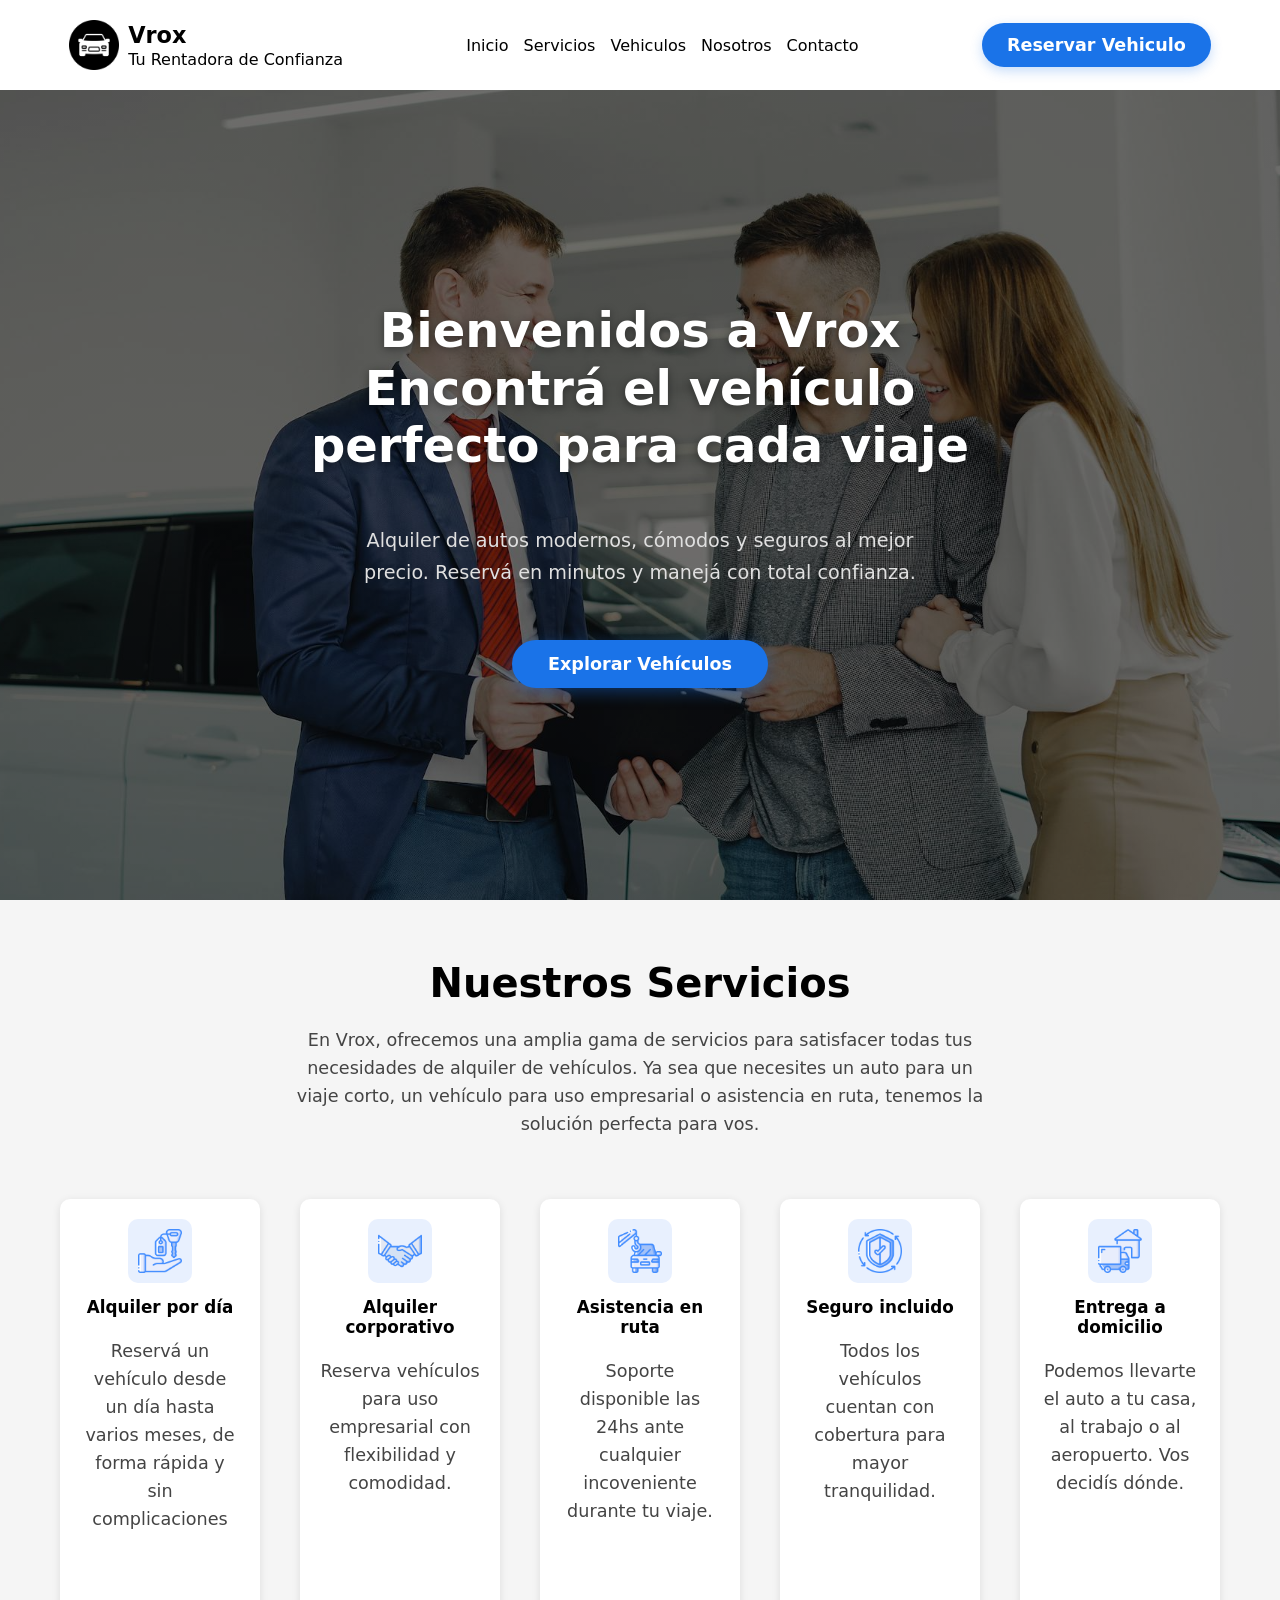
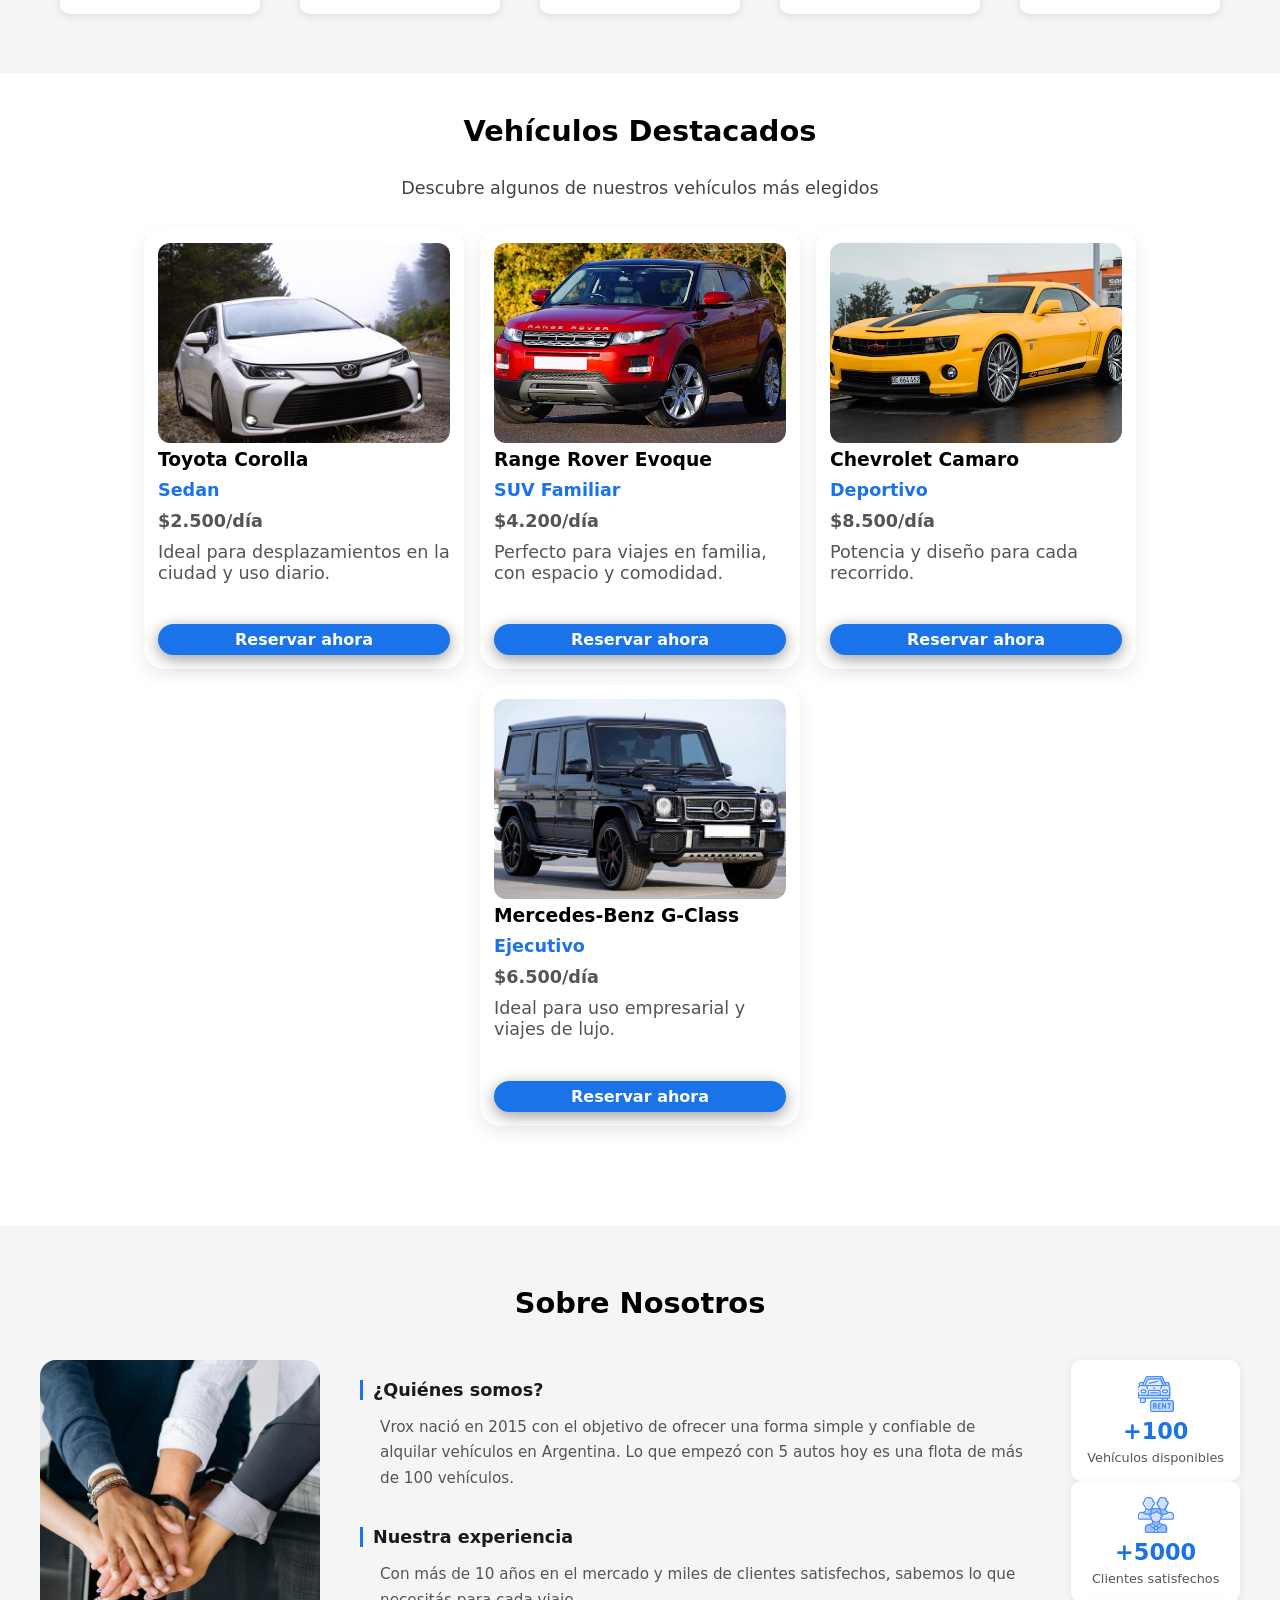
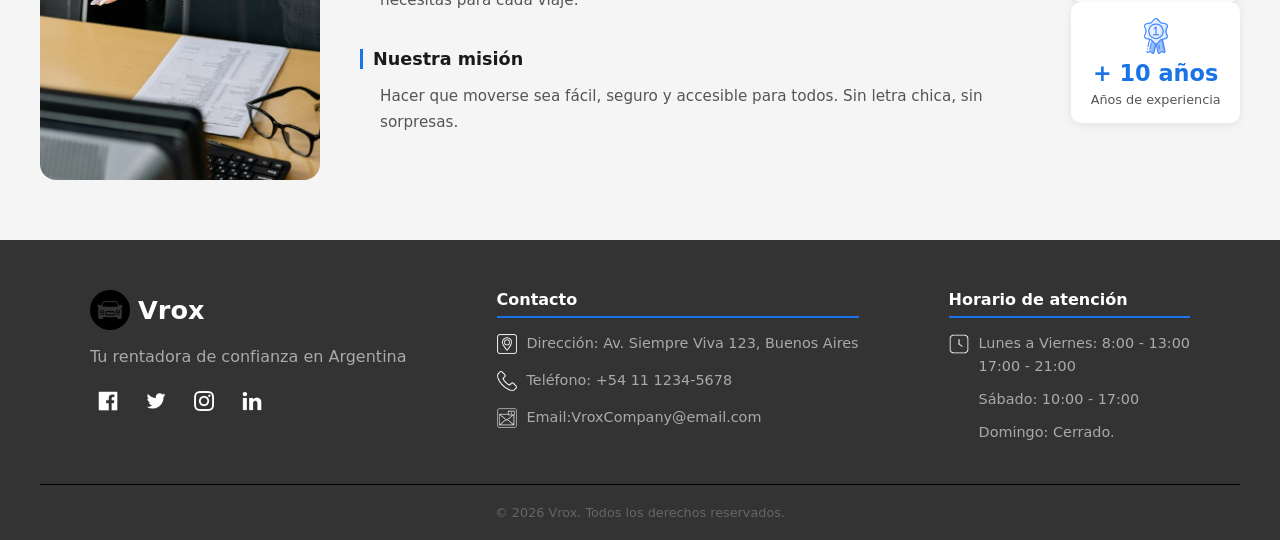
==== Proyecto.alquiler.vehiculos/index.html @ b0e81d3a "primer commit" ====
<!doctype html>
<html lang="es">
  <head>
    <meta charset="UTF-8" />
    <meta name="viewport" content="width=device-width, initial-scale=1.0" />
    <title>Vrox</title>
    <link rel="stylesheet" href="es.css" />
      <link rel="shortcut icon" href="./public/coche.png" type="image/png">
  </head>
  <body>
    <header>

      <a href="#" class="logo">
        <img src="./public/coche.png" alt="Logo de Vrox" />
        <div class="logo-text">
          <h2 class="titulo">Vrox</h2>
          <p class="subtitulo">Tu Rentadora de Confianza</p>
        </div>
      </a>

      <nav>
        <a href="hero" class="nav-link">Inicio</a>
        <a href="nuestros-servicios" class="nav-link">Servicios</a>
        <a href="nuestros-vehiculos" class="nav-link">Vehiculos</a>
        <a href="nosotros" class="nav-link">Nosotros</a>
        <a href="contacto" class="nav-link">Contacto</a>
      </nav>

      <a href="Reservas.html" class="boton-reserva">Reservar Vehiculo</a>
    </header>
<main>
  <section id="main-content">
  <section id="hero">
      <h1>Bienvenidos a Vrox <br>Encontrá el vehículo perfecto para cada viaje</h1>
      <p>Alquiler de autos modernos, cómodos y seguros al mejor precio. Reservá en minutos y manejá con total confianza.</p>
      <button>Explorar Vehículos</button>
    </section>

    <section id="nuestros-servicios">
      <h2>Nuestros Servicios</h2>
      <p>En Vrox, ofrecemos una amplia gama de servicios para satisfacer todas tus necesidades de alquiler de vehículos. Ya sea que necesites un auto para un viaje corto, un vehículo para uso empresarial o asistencia en ruta, tenemos la solución perfecta para vos.</p>

      <div class="servicios-container">
        <div class="servicio">
          <img src="./public/icono.alquiler.png" alt="Servicio de Alquiler por día" class="servicio-icono"/>
          <h3>Alquiler por día</h3>
          <p>Reservá un vehículo desde un día hasta varios meses, de forma rápida y sin complicaciones</p>
        </div>
        <div class="servicio">
          <img src="./public/icono.corporativo.png" alt="Servicio de Alquiler corporativo" class="servicio-icono"/>
          <h3>Alquiler corporativo</h3>
          <p>Reserva vehículos para uso empresarial con flexibilidad y comodidad.</p>
        </div>
        <div class="servicio">
          <img src="./public/icono.ruta.png" alt="Servicio de Asistencia en ruta" class="servicio-icono"/>
          <h3>Asistencia en ruta</h3>
          <p>Soporte disponible las 24hs ante cualquier incoveniente durante tu viaje.</p>
        </div>
          <div class="servicio">
            <img src="./public/icono.seguro.png" alt="Servicio de Seguro incluido" class="servicio-icono"/>
            <h3>Seguro incluido</h3>
            <p>Todos los vehículos cuentan con cobertura para mayor tranquilidad.</p>
          </div>
          <div class="servicio">
            <img src="./public/icono.envio.domicilio.png" alt="Servicio de Entrega a domicilio" class="servicio-icono"/>
            <h3>Entrega a domicilio</h3>
            <p>Podemos llevarte el auto a tu casa, al trabajo o al aeropuerto. Vos decidís dónde.</p>
          </div>
      </div>


  </section>

  <section id="nuestros-vehiculos">
    <h2>Vehículos Destacados</h2>
    <p>Descubre algunos de nuestros vehículos más elegidos</p>

    <div class="vehiculos-container">
      <article class="vehiculo">
        <img src="./public/Toyota.Corolla.jpg" alt="Toyota Corolla" class="vehiculo-imagen"/>
        <h3>Toyota Corolla</h3>
        <p class="tipo">Sedan</p>
        <p class="precio">$2.500/día</p>
        <p>Ideal para desplazamientos en la ciudad y uso diario.</p>
        <button>Reservar ahora</button>
      </article>
      <article class="vehiculo">
        <img src="./public/Suv.familiar.jpg" alt="SUV familiar" class="vehiculo-imagen"/>
        <h3>Range Rover Evoque</h3>
        <p class="tipo">SUV Familiar</p>
        <p class="precio">$4.200/día</p>
        <p>Perfecto para viajes en familia, con espacio y comodidad.</p>
        <button>Reservar ahora</button>
      </article>
      <article class="vehiculo">
        <img src="./public/Deportivo.jpg" alt="Auto deportivo" class="vehiculo-imagen"/>
        <h3>Chevrolet Camaro</h3>
        <p class="tipo">Deportivo</p>
        <p class="precio">$8.500/día</p>
        <p>Potencia y diseño para cada recorrido.</p>
       <button>Reservar ahora</button>
      </article>
      <article class="vehiculo">
        <img src="./public/Suv.premium.jpg" alt="Auto ejecutivo" class="vehiculo-imagen"/>
        <h3>Mercedes-Benz G-Class</h3>
        <p class="tipo">Ejecutivo</p>
        <p class="precio">$6.500/día</p>
        <p>Ideal para uso empresarial y viajes de lujo.</p>
        <button>Reservar ahora</button>
      </article>
    </div>
  </section>

  <section id="nosotros">
  <h2>Sobre Nosotros</h2>

  <div class="nosotros-container">

    <img src="./public/Sobre.nosotros.1.jpg" alt="Equipo de Vrox" class="nosotros-img"/>

    <div class="nosotros-texto">

      <h3>¿Quiénes somos?</h3>
      <p>Vrox nació en 2015 con el objetivo de ofrecer una forma simple y confiable de alquilar vehículos en Argentina. Lo que empezó con 5 autos hoy es una flota de más de 100 vehículos.</p>

      <h3>Nuestra experiencia</h3>
      <p>Con más de 10 años en el mercado y miles de clientes satisfechos, sabemos lo que necesitás para cada viaje.</p>

      <h3>Nuestra misión</h3>
      <p>Hacer que moverse sea fácil, seguro y accesible para todos. Sin letra chica, sin sorpresas.</p>
       </div>
      
      <div class="nosotros-stats">
      <div class="stat">
        <img src="./public/icono.coches.png" alt="Icono de vehículos" class="stat-icono"/>
      <h3>+100</h3>
      <p>Vehículos disponibles</p>
      </div>
  
      <div class="stat">
        <img src="./public/personas.png" alt="Icono de clientes" class="stat-icono"/>
      <h3>+5000</h3>
      <p>Clientes satisfechos</p>
      </div>

      <div class="stat">
        <img src="./public/medalla.png" alt="Icono de años" class="stat-icono"/>
        <h3>+ 10 años</h3>
        <p>Años de experiencia</p>
      </div>
      </div>
  </div>
</section>
</main>

<footer>
  <div class="footer-container">
    <div class="footer-col">
      <div class="footer-logo">
      <img src="./public/coche.png" alt="Logo de Vrox" class="footer-logo-img"/>
      <h3>Vrox</h3>
    </div>
    <p>Tu rentadora de confianza en Argentina</p>

    <div class="footer-redes">
      <a href="#"><img src="./public/facebook.png" alt="Facebook" /></a>
      <a href="#"><img src="./public/twitter.png" alt="Twitter" /></a>
      <a href="#"><img src="./public/instagram.png" alt="Instagram" /></a>
      <a href="#"><img src="./public/linkedin.png" alt="LinkedIn" /></a>
    </div>
  </div>

  <div class="footer-col">
   <h4>Contacto</h4>

   <div class="footer-items">
   <img src="./public/ubicacion.png" alt="Icono de ubicación"/>
    <p>Dirección: Av. Siempre Viva 123, Buenos Aires</p>
  </div>

    <div class="footer-items">
      <img src="./public/telefono.png" alt="Icono de teléfono"/>
    <p>Teléfono: +54 11 1234-5678</p>
  </div>

  <div class="footer-items">
    <img src="./public/correo.electronico.png" alt="Icono de email"/>
    <p>Email:VroxCompany@email.com</p>
  </div>
  </div>

  <div class="footer-col">
    <h4>Horario de atención</h4>
   
    <div class="footer-items">
      <img src="./public/hora.png" alt="Horarios"/>
      <div>
      <p>Lunes a Viernes: 8:00 - 13:00 <br>17:00 - 21:00</p>
      <p>Sábado: 10:00 - 17:00</p>
      <p>Domingo: Cerrado.</p>
      </div>
      </div>
    </div>

  </div>

    <div class="footer-bottom">
    <p>© 2026 Vrox. Todos los derechos reservados.</p>
    </div>

</footer>

  </section>
  
  </body>
</html>
---- Proyecto.alquiler.vehiculos/es.css ----
*{
    padding: 0;
    margin: 0;
    box-sizing: border-box;
    font-family: system-ui, -apple-system, BlinkMacSystemFont, 'Segoe UI', Roboto, Oxygen, Ubuntu, Cantarell, 'Open Sans', 'Helvetica Neue', sans-serif;
}

body {
    background-color: white;
    padding-top:90px;
}

header{
    background-color: white;
    display: flex;
    justify-content: space-around;
    align-items: center;
    flex-wrap: wrap;
    padding: 15px;
    gap: 15px;
    min-height: 90px;

    position:fixed;
    top: 0;
    left: 0;
    right: 0;
    z-index:100;
}

.logo{
    display: flex;
    align-items: center;
    gap: 4px;
    text-decoration: none;
}

.logo-text{
    display: flex;
    flex-direction: column;
    justify-content: center;
    gap: 2px;
}

.logo img{
    height: 50px;
    margin-right: 5px;

}


.logo .titulo{
    font-size: 1.4rem;
    color: black;
    margin: 0;
}

.subtitulo{
    margin: 0;
    font-size: 0.95rem;
    color: #ddd;
}
.texto-logo{
    display: flex;
    flex-direction: column;
}

.subtitulo{
    font-size: 1.0rem;
    color: black;
}

nav{
    display: flex;
    gap: 15px;
    flex-wrap: wrap;
    justify-content: center;
}

nav a{
    text-decoration: none;
    color:black;
}

nav a:hover{
    color: #ffd700;
}

.boton-reserva{
    background-color: #1a73e8;
    border: none;
    color: white;
    text-decoration: none;
    padding: 12px 25px;
    font-size: 1.1rem;
    font-weight: 700;
    border-radius: 999px;
    box-shadow: 0 4px 12px rgba(26, 115, 232, 0.25);
}

.boton-reserva:hover{
    background-color: #1558b0;
}



/*HERO SECTION */
#hero {
  /*crea un degradado entre colores*/
    background-image: linear-gradient(
        rgba(0, 0, 0, 0.55),
        rgba(0, 0, 0, 0.55)
    /*El degradado está antes de la url para que quede sobre la imagen*/
    ), url('./public/hero-banner.jpg');
    background-size: cover;  /*para cubrir todo el elemento*/
    background-position: center; /*para centrar la imagen*/
    background-repeat: no-repeat;/*para evitar que se repita*/


    display: flex;
    flex-direction: column;
    align-items: center;
    justify-content: center;
    text-align: center;
    min-height: 90vh;
    padding: 40px 20px;
    gap: 30px;
}

#hero h1 {
    font-size: 3rem;
    font-weight: 800;
    color: #ffffff;
    line-height: 1.2;
    max-width: 750px;
    text-shadow: 0 2px 8px rgba(0, 0, 0, 0.4);
}

#hero p {
    margin-top: 20px;
    font-size: 1.2rem;
    color: #e0e0e0;
    max-width: 560px;
    line-height: 1.7;
}

#hero button {
    margin-top:20px;
    background-color: #1a73e8;
    color: white;
    border: none;
    padding: 14px 36px;
    font-size: 1.1rem;
    font-weight: 700;
    border-radius: 999px;
    cursor: pointer;
    box-shadow: 0 4px 16px rgba(26, 115, 232, 0.4);
}

#hero button:hover {
    background-color: #1558b0;
}



#nuestros-servicios{
    padding:60px 20px;
    text-align: center;
    background-color: whitesmoke;
}

#nuestros-servicios h2{
    font-size: 2.5rem;
    margin-bottom: 10px;
}

#nuestros-servicios p{
    margin-left: auto;
    margin-top:20px;
    margin-bottom: 60px;
    margin-right: auto;
    max-width: 700px;
    line-height: 1.6;
    color: #444;
    font-size: 1.10rem;
}

#servicios{
    padding: 40px 20px;
    background-color: white;
}

#servicios h2{
    font-size: 1.8rem;
    margin-bottom: 30px;
}

.servicios-container{
    display:flex;
    flex-wrap: wrap;
    gap:40px;
    justify-content: center;
    align-items: stretch;
}

.servicio{
    background-color: white;
    border-radius:10px;
    padding:20px;
    width: 200px;
    box-shadow: 0 2px 8px rgba(0, 0, 0, 0.1);
    /* Hace que el movimiento y el cambio de sombra sean suaves en 180ms */
    transition: transform 180ms ease, box-shadow 180ms ease;
}

/* Aplica el mismo efecto cuando el cursor pasa por encima o cuando se toca la tarjeta */
.servicio:hover,
.servicio:active {
    transform: translateY(-9px);
    box-shadow: 0 10px 20px rgba(0, 0, 0, 0.15);
}

.servicio-icono{
    /* Iconos de servicio agrandados para mejor visibilidad */
    width:64px;
    height:64px;
    padding: 10px;
    background-color: #e8f0fe;
    border-radius:10px;
}


.servicio h3{
    font-size: 1.05rem;
    margin-top: 10px;
    margin-bottom: 8px;
}

.servicio p{
    font-size: 1rem;
    color: #444;
    line-height: 1.5;
}




#nuestros-vehiculos{
    margin: 60px auto;
    max-width: 100%;
    padding: 40px 40px;
    margin-top: 0;
}

#nuestros-vehiculos h2{
    font-size: 1.8rem;
    margin-bottom: 10px;
    text-align: center;
}

#nuestros-vehiculos p{
    margin-top: 10px;
    font-size: 1.1rem;
    line-height: 1.2;
}

#nuestros-vehiculos >p{
    margin-top: 30px;
     margin-bottom: 30px;
     text-align: center;
       color: #444;
}

.vehiculos-container{
    display: flex;
    flex-wrap: wrap;
    justify-content: center;
    gap: 16px;
    padding: 0px 16px;
}

.vehiculo{
    flex:1 1 300px;
    max-width: 320px;
    min-width: 200px;
    border-radius: 20px;
    padding: 14px;
    height: auto;
    box-shadow: 0 6px 18px rgba(0,0,0,0.08);
    transition: transform 180ms ease, box-shadow 180ms ease;
    text-align:left;
    background-color: white;
}


.vehiculo-imagen{
    width: 100%;
    height: 200px;
    object-fit: cover;
    border-radius: 12px;
    margin-bottom: 2px;
}

.vehiculo .tipo{
    font-weight: 600;
    color: #1a73e8;
    margin: 2px 0 1px;
}

.vehiculo .precio{
    color: #555;
    font-weight: 700;
    margin: 1px 0 3px;
}

.vehiculo p{
    color: #555;
    font-size: 0.95rem;
    line-height: 1.2;
    margin-top: 20px;
    margin-bottom: 20px;
}

/* Botón dentro de la tarjeta de vehículo */
.vehiculo button{
    margin-top: 20px;
    background-color: #1a73e8;
    color: white;
    border: none;
    padding: 6px 12px;
    font-size: 1rem;
    font-weight: 600;
    border-radius: 600px;
    cursor: pointer;
    width: 100%;
    box-shadow: 0 4px 16px rgba(5, 5, 5, 0.4);
}

.vehiculo button:hover{
    transform: translateY(-3px);
    box-shadow: 0 10px 20px rgba(0,0,0,0.08);
}






#nosotros {
    padding: 60px 40px;
    background-color: whitesmoke;
}

#nosotros h2 {
    font-size: 1.8rem;
    text-align: center;
    margin-bottom: 40px;
}

.nosotros-container {
    display: flex;
    gap: 40px;
    align-items: flex-start;
    max-width: 1200px;
    margin: 0 auto;
}

.nosotros-img {
    width: 280px;
    height: 420px;
    border-radius: 16px;
    object-fit: cover;
    flex-shrink: 0;
    margin: 0;
    padding: 0;
}

.nosotros-texto {
    display: flex;
    flex: 1;
    flex-direction: column;
    gap: 15px;
}

.nosotros-texto h3 {
    font-size: 1.1rem;
    color: #1a1a1a;
    padding-left: 10px;
    border-left: 3px solid #1a73e8;
    margin-top: 20px;
}

.nosotros-texto p {
    font-size: 0.95rem;
    color: #555;
    line-height: 1.7;
    margin-left: 20px;
}

.Nosotros-stats {
    display: flex;
    flex-direction: column;
    gap: 20px;
    flex-shrink: 0;
    width: 200px;
    margin-top: 0;
    padding-left: 20px;
}

.stat{
    background-color: white;
    border-radius: 10px;
    padding: 16px;
    text-align: center;
    box-shadow: 0 2px 8px rgba(0,0,0,0.08);
    display: flex;
    flex-direction: column;
    align-items: center;
    gap: 6px;
}

.stat-icono{
    width: 36px;
    height: 36px;
}

.stat h3{
    font-size: 1.4rem;
    color: #1a73e8;
    margin:0;
    border-left: none;/*no toma el estilo del h3 anterior*/
    padding-left: 0;
}

.stat p{
    font-size: 0.8rem;
    color: #555;
    margin:0;
}


footer{
    background-color: #333;
    color:white;
    padding: 50px 40px 20px;
}

.footer-container{
    display: flex;
    flex-wrap: wrap;
    gap:60px;
    max-width: 1100px;
    margin: 0 auto;
    justify-content: space-between;
}


.footer-col{
    display: flex;
    flex-direction: column;
    gap:14px;
    min-width: 200px;
}


.footer-logo{
    display: flex;
    align-items: center;
    gap:8px;
}

.footer-logo-img{
    width: 40px;
    height: 40px;
}

.footer-logo h3{
    font-size: 1.6rem;
    font-weight: 700;
    color:white;
    border-left: none; /*no toma el estilo del h3 de nosotros*/
    padding-left: 0;
}

.footer-col >p{
    font-size: 1rem;
    color: #aaa;
    line-height: 1.6;
}

/*Titulo de cada columna*/
.footer-col h4{
    font-size: 1rem;
    color:white;
    letter-spacing: normal;
    text-transform:none;
    border-bottom: 2px solid #1a73e8;
    padding-bottom: 7px;
}

/*cada item de icono*/
.footer-items{
    display: flex;
    gap:10px;
    align-items: flex-start;
}

.footer-items div{
    display: flex;
    flex-direction: column;
    gap: 10px;
}
.footer-items img{
    width: 20px;
    height: 20px;
    filter: invert(1); /*iconos en blanco*/
    flex-shrink: 0;
    margin-top: 2px;
}

.footer-items p{
    font-size: 0.9rem;
    color: #aaa;
    margin:0;
    line-height: 1.6;
}

.footer-redes{
    display: flex;
    gap:12px;
}

.footer-redes a{
    background-color: #333;
    border-radius: 8px;
    padding: 8px;
    display: flex;
    align-items: center;
    justify-content: center;
    transition: background-color 0.2s;
}

.footer-redes a:hover{
    background-color: #1a73e8;
}

.footer-redes img{
    width:20px;
    height:20px;
    filter: invert(1);
}

/*linea y copyritgh*/
.footer-bottom{
text-align: center;
margin-top: 40px;
padding-top: 20px;
border-top: 1px solid black;
}

.footer-bottom p{
    font-size: 0.8rem;
    color: #666;
}


@media (max-width: 900px) {
    .vehiculo {
         flex: 1 1 45%; max-width: 48%;
        }
    #hero h1 {
        font-size: 2rem;
     }
    .nosotros-container {
        flex-direction: column;
    }
    .nosotros-img { 
        width: 100%; height: 260px; 
    }
    .nosotros-stats {
        flex-direction: row;
        flex-wrap: wrap;
        justify-content: center;
        width: 100%;
        padding-left: 0;
    }
    .stat {
        flex: 1 1 140px;
        min-width: 120px;
     }
}



@media (max-width: 560px) {
    body{
        padding-top: 220px;
    }

    header {
        flex-direction: column;
        align-items: flex-start;
         padding: 10px 15px;
         }
    .logo {
        gap: 2px;
     }
    nav {
         width: 100%;
         flex-direction: column;
         gap: 10px;
          align-items:stretch;
         }
    nav a {
        text-align: center;
         width: 100%;
         }
    .boton-reserva {
        width: 100%;
         text-align: center;
        }


    #hero {
         min-height: 70vh;
         padding: 30px 16px;
        }
    #hero h1 {
        font-size: 1.4rem;
    }


    .servicio {
        width: 100%;
     }


    .vehiculo {
        flex: 1 1 100%;
        max-width: 100%;
     }
    .vehiculo-imagen {
        height: 140px;
    }
    .vehiculo p {
         font-size: 0.95rem;
         line-height: 1.2;
         }
    .vehiculo button {
        width: 100%;
        padding: 10px;
    }


    .nosotros-container {
         flex-direction: column;
         }
    .nosotros-img {
         width: 100%;
          height: 220px;
        }
    .nosotros-stats {
        flex-direction: row;
        flex-wrap: wrap;
        width: 100%;
        justify-content: center;
        gap: 12px;
        padding-left: 0;
    }
    .stat {
         flex: 1 1 120px;
         min-width: 100px;
        }


    footer {
        padding: 30px 16px 20px;
     }

    .footer-container {
        flex-direction: column;
        gap: 24px;
    }
}


@media (max-width: 320px) {
    header {
        padding: 10px;
    }
    .logo img {
         height: 36px;
    }
    .logo .titulo {
        font-size: 1rem;
    }
    #hero h1 {
        font-size: 1.2rem;
    }
    #hero p {
        font-size: 0.9rem;
    }
    .vehiculo-imagen {
        height: 100px;
    }
    .servicio {
        padding: 14px;
     }
    .stat {
        flex: 1 1 80px;
        min-width: 80px;
    }
    body {
        font-size: 14px;
    }
}
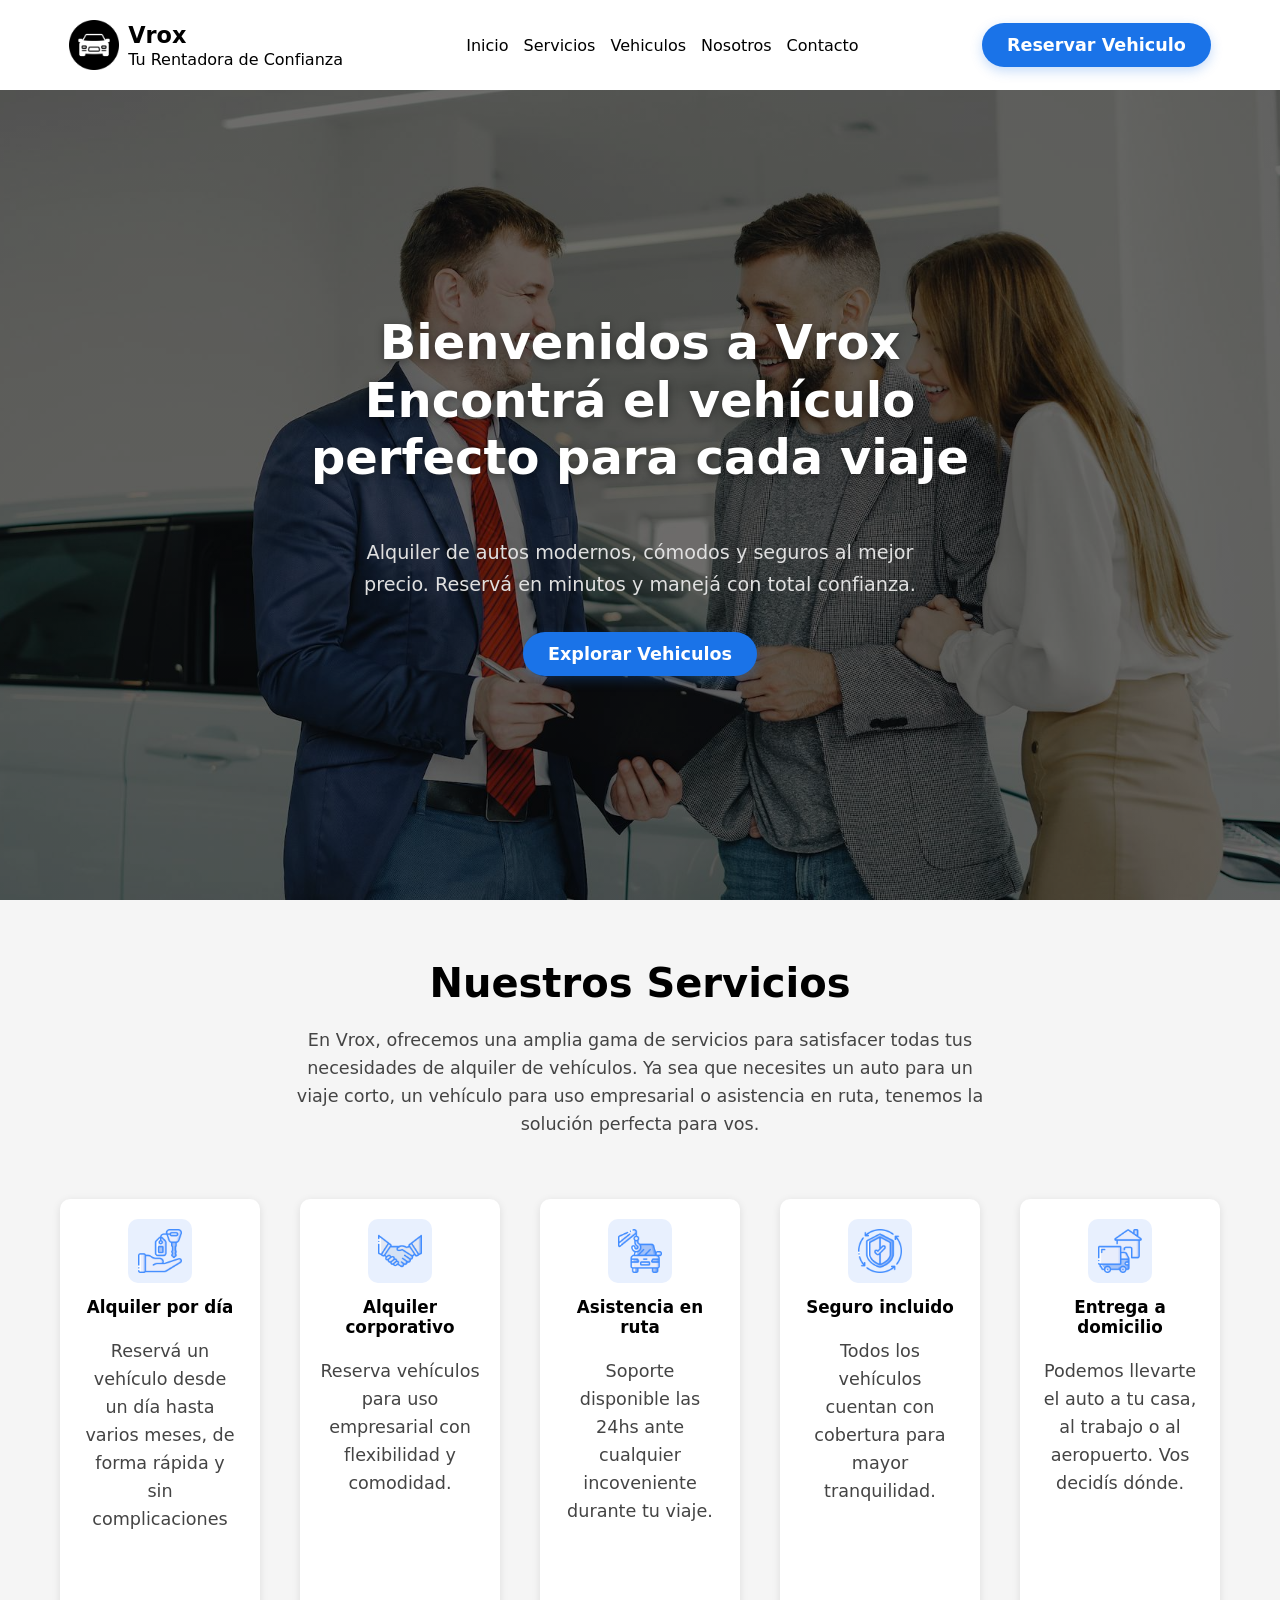
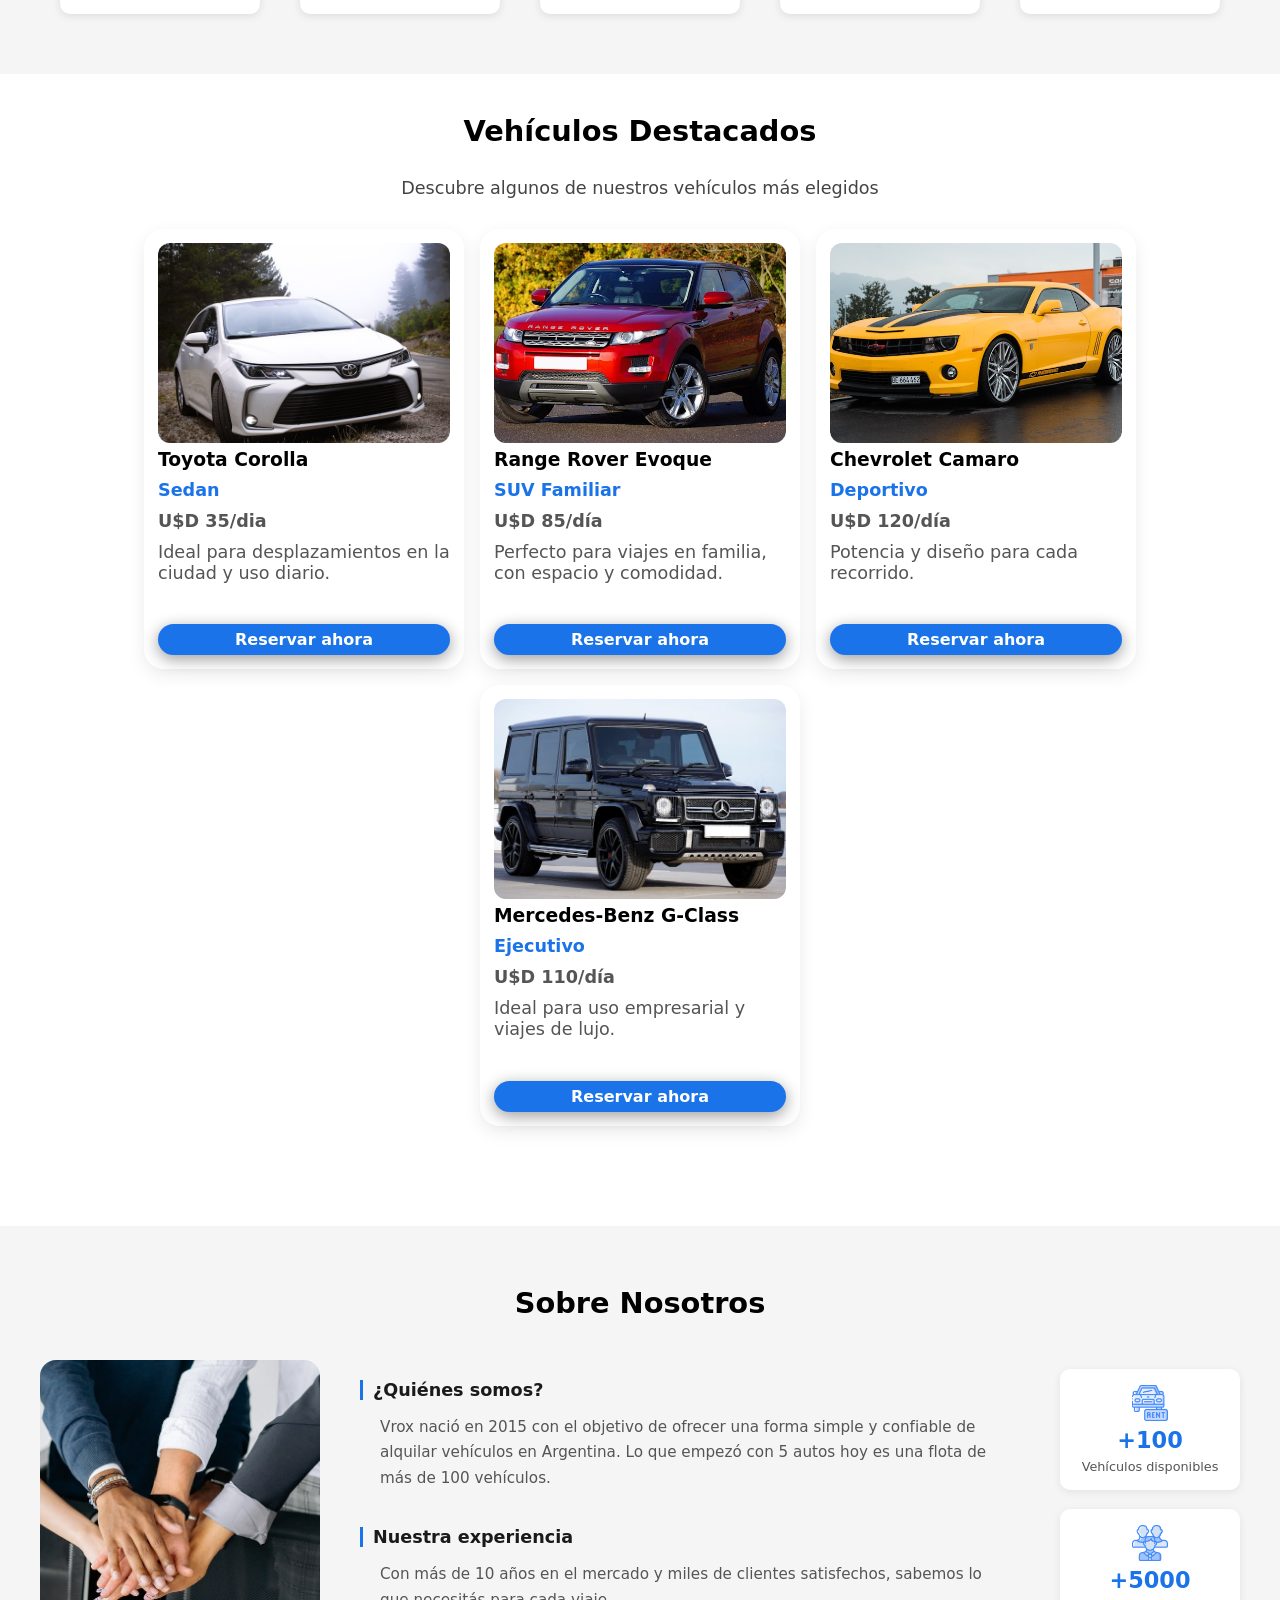
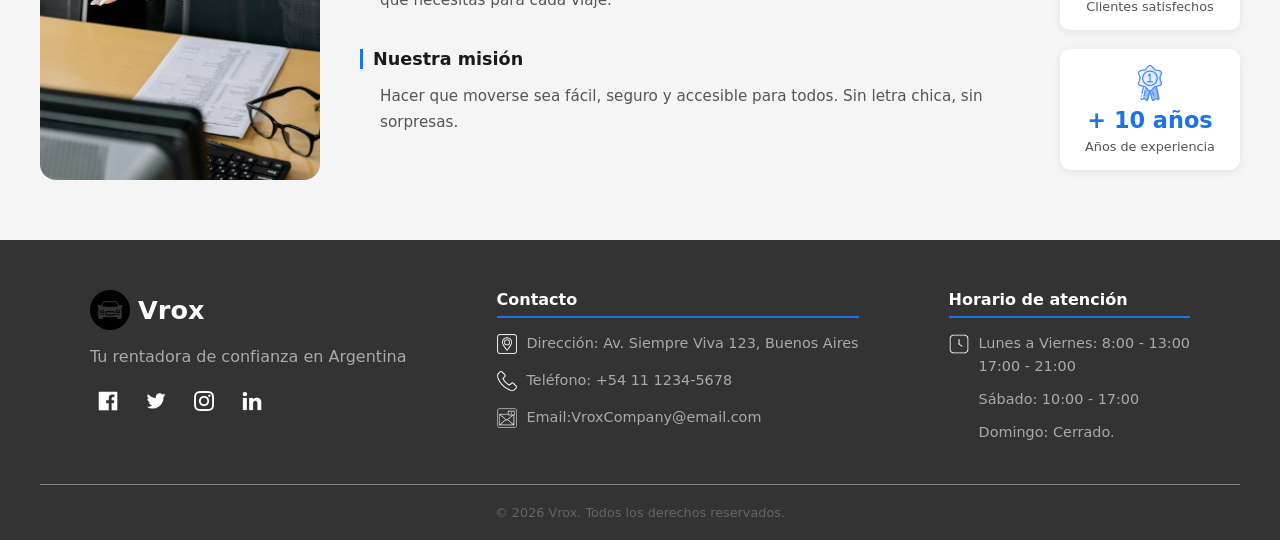
==== commit f9b8ef1b: "nuevos arreglos formulario" ====
--- a/Proyecto.alquiler.vehiculos/index.html
+++ b/Proyecto.alquiler.vehiculos/index.html
@@ -19,11 +19,11 @@
       </a>
 
       <nav>
-        <a href="hero" class="nav-link">Inicio</a>
-        <a href="nuestros-servicios" class="nav-link">Servicios</a>
-        <a href="nuestros-vehiculos" class="nav-link">Vehiculos</a>
-        <a href="nosotros" class="nav-link">Nosotros</a>
-        <a href="contacto" class="nav-link">Contacto</a>
+        <a href="#hero" class="nav-link">Inicio</a>
+        <a href="#nuestros-servicios" class="nav-link">Servicios</a>
+        <a href="#nuestros-vehiculos" class="nav-link">Vehiculos</a>
+        <a href="#nosotros" class="nav-link">Nosotros</a>
+        <a href="#contacto" class="nav-link">Contacto</a>
       </nav>
 
       <a href="Reservas.html" class="boton-reserva">Reservar Vehiculo</a>
@@ -33,7 +33,8 @@
   <section id="hero">
       <h1>Bienvenidos a Vrox <br>Encontrá el vehículo perfecto para cada viaje</h1>
       <p>Alquiler de autos modernos, cómodos y seguros al mejor precio. Reservá en minutos y manejá con total confianza.</p>
-      <button>Explorar Vehículos</button>
+      <!--<button>Explorar Vehículos</button>-->
+      <a href="#nuestros-vehiculos" class="boton-reserva">Explorar Vehiculos</a>
     </section>
 
     <section id="nuestros-servicios">
@@ -80,33 +81,33 @@
         <img src="./public/Toyota.Corolla.jpg" alt="Toyota Corolla" class="vehiculo-imagen"/>
         <h3>Toyota Corolla</h3>
         <p class="tipo">Sedan</p>
-        <p class="precio">$2.500/día</p>
+        <p class="precio">U$D 35/dia</p>
         <p>Ideal para desplazamientos en la ciudad y uso diario.</p>
-        <button>Reservar ahora</button>
+        <a href="Reservas.html" class="boton-reserva">Reservar ahora</a>
       </article>
       <article class="vehiculo">
         <img src="./public/Suv.familiar.jpg" alt="SUV familiar" class="vehiculo-imagen"/>
         <h3>Range Rover Evoque</h3>
         <p class="tipo">SUV Familiar</p>
-        <p class="precio">$4.200/día</p>
+        <p class="precio">U$D 85/día</p>
         <p>Perfecto para viajes en familia, con espacio y comodidad.</p>
-        <button>Reservar ahora</button>
+        <a href="Reservas.html" class="boton-reserva">Reservar ahora</a>
       </article>
       <article class="vehiculo">
         <img src="./public/Deportivo.jpg" alt="Auto deportivo" class="vehiculo-imagen"/>
         <h3>Chevrolet Camaro</h3>
         <p class="tipo">Deportivo</p>
-        <p class="precio">$8.500/día</p>
+        <p class="precio">U$D 120/día</p>
         <p>Potencia y diseño para cada recorrido.</p>
-       <button>Reservar ahora</button>
+        <a href="Reservas.html" class="boton-reserva">Reservar ahora</a>
       </article>
       <article class="vehiculo">
         <img src="./public/Suv.premium.jpg" alt="Auto ejecutivo" class="vehiculo-imagen"/>
         <h3>Mercedes-Benz G-Class</h3>
         <p class="tipo">Ejecutivo</p>
-        <p class="precio">$6.500/día</p>
+        <p class="precio">U$D 110/día</p>
         <p>Ideal para uso empresarial y viajes de lujo.</p>
-        <button>Reservar ahora</button>
+        <a href="Reservas.html" class="boton-reserva">Reservar ahora</a>
       </article>
     </div>
   </section>
@@ -154,6 +155,7 @@
 </main>
 
 <footer>
+  <section id="contacto">
   <div class="footer-container">
     <div class="footer-col">
       <div class="footer-logo">
@@ -207,10 +209,10 @@
     <div class="footer-bottom">
     <p>© 2026 Vrox. Todos los derechos reservados.</p>
     </div>
-
+  </section>
 </footer>
 
   </section>
   
   </body>
-</html>
+</html>
--- a/Proyecto.alquiler.vehiculos/es.css
+++ b/Proyecto.alquiler.vehiculos/es.css
@@ -1,3 +1,8 @@
+html{
+    scroll-behavior: smooth;
+    scroll-padding-top: 50px;
+}
+
 *{
     padding: 0;
     margin: 0;
@@ -143,7 +148,9 @@
     line-height: 1.7;
 }
 
-#hero button {
+#hero boton-explorar {
+    display: inline-block;
+    text-decoration: none;
     margin-top:20px;
     background-color: #1a73e8;
     color: white;
@@ -156,7 +163,7 @@
     box-shadow: 0 4px 16px rgba(26, 115, 232, 0.4);
 }
 
-#hero button:hover {
+#hero button-explorar:hover {
     background-color: #1558b0;
 }
 
@@ -220,7 +227,6 @@
 }
 
 .servicio-icono{
-    /* Iconos de servicio agrandados para mejor visibilidad */
     width:64px;
     height:64px;
     padding: 10px;
@@ -320,8 +326,9 @@
     margin-bottom: 20px;
 }
 
-/* Botón dentro de la tarjeta de vehículo */
-.vehiculo button{
+.vehiculo .boton-reserva{
+    display: inline-block;
+    text-decoration: none;
     margin-top: 20px;
     background-color: #1a73e8;
     color: white;
@@ -330,20 +337,18 @@
     font-size: 1rem;
     font-weight: 600;
     border-radius: 600px;
+    transition: all 0.8s ease;
     cursor: pointer;
     width: 100%;
+    text-align: center;
+    box-sizing: border-box;
     box-shadow: 0 4px 16px rgba(5, 5, 5, 0.4);
 }
 
-.vehiculo button:hover{
+.vehiculo .boton-reserva:hover{
     transform: translateY(-3px);
     box-shadow: 0 10px 20px rgba(0,0,0,0.08);
 }
-
-
-
-
-
 
 #nosotros {
     padding: 60px 40px;
@@ -359,7 +364,7 @@
 .nosotros-container {
     display: flex;
     gap: 40px;
-    align-items: flex-start;
+    align-items: stretch;
     max-width: 1200px;
     margin: 0 auto;
 }
@@ -396,10 +401,11 @@
     margin-left: 20px;
 }
 
-.Nosotros-stats {
+.nosotros-stats {
     display: flex;
     flex-direction: column;
-    gap: 20px;
+    justify-content: space-around;
+    gap:0;
     flex-shrink: 0;
     width: 200px;
     margin-top: 0;
@@ -554,7 +560,7 @@
 text-align: center;
 margin-top: 40px;
 padding-top: 20px;
-border-top: 1px solid black;
+border-top: 1px solid gray;
 }
 
 .footer-bottom p{
@@ -572,6 +578,7 @@
      }
     .nosotros-container {
         flex-direction: column;
+        align-items: stretch;
     }
     .nosotros-img { 
         width: 100%; height: 260px; 
@@ -582,6 +589,7 @@
         justify-content: center;
         width: 100%;
         padding-left: 0;
+        gap: 20px;
     }
     .stat {
         flex: 1 1 140px;
@@ -645,7 +653,7 @@
          font-size: 0.95rem;
          line-height: 1.2;
          }
-    .vehiculo button {
+    .vehiculo .boton.reserva{
         width: 100%;
         padding: 10px;
     }
@@ -653,6 +661,7 @@
 
     .nosotros-container {
          flex-direction: column;
+         align-items: stretch;
          }
     .nosotros-img {
          width: 100%;
